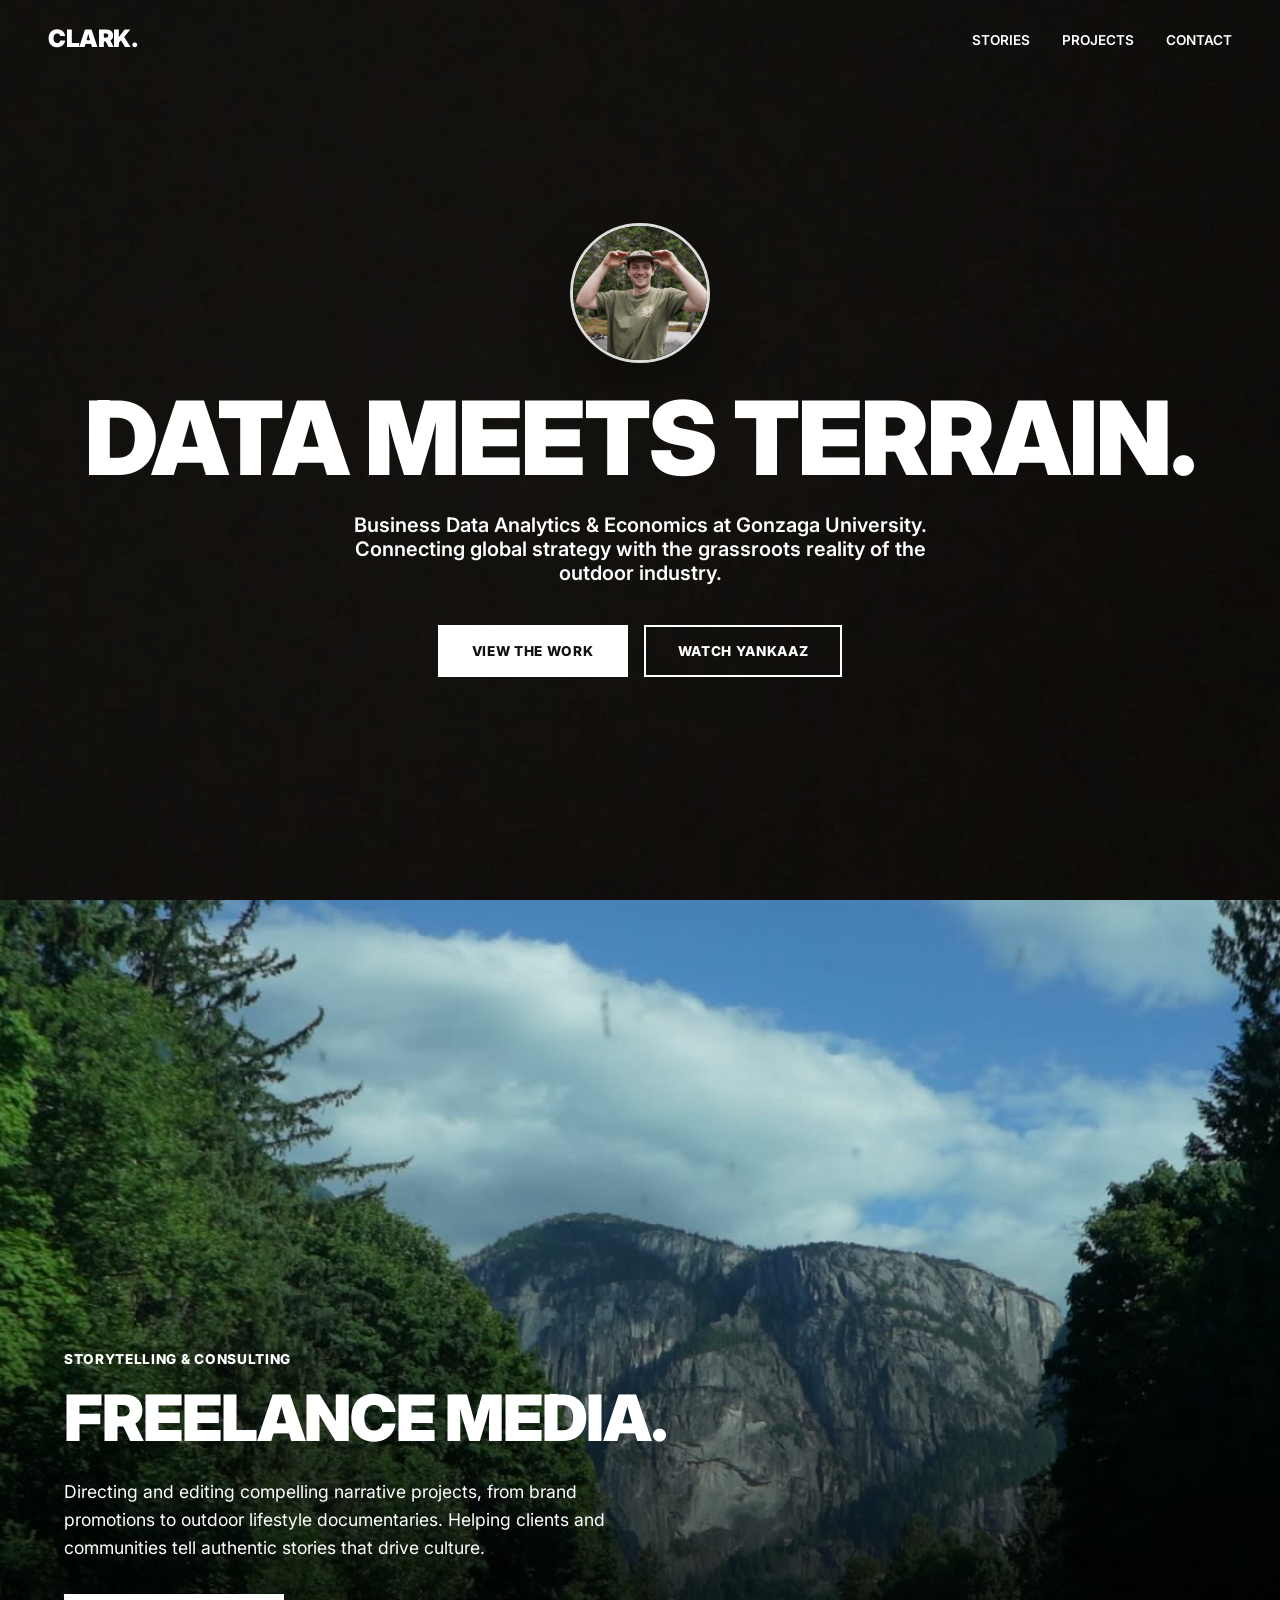
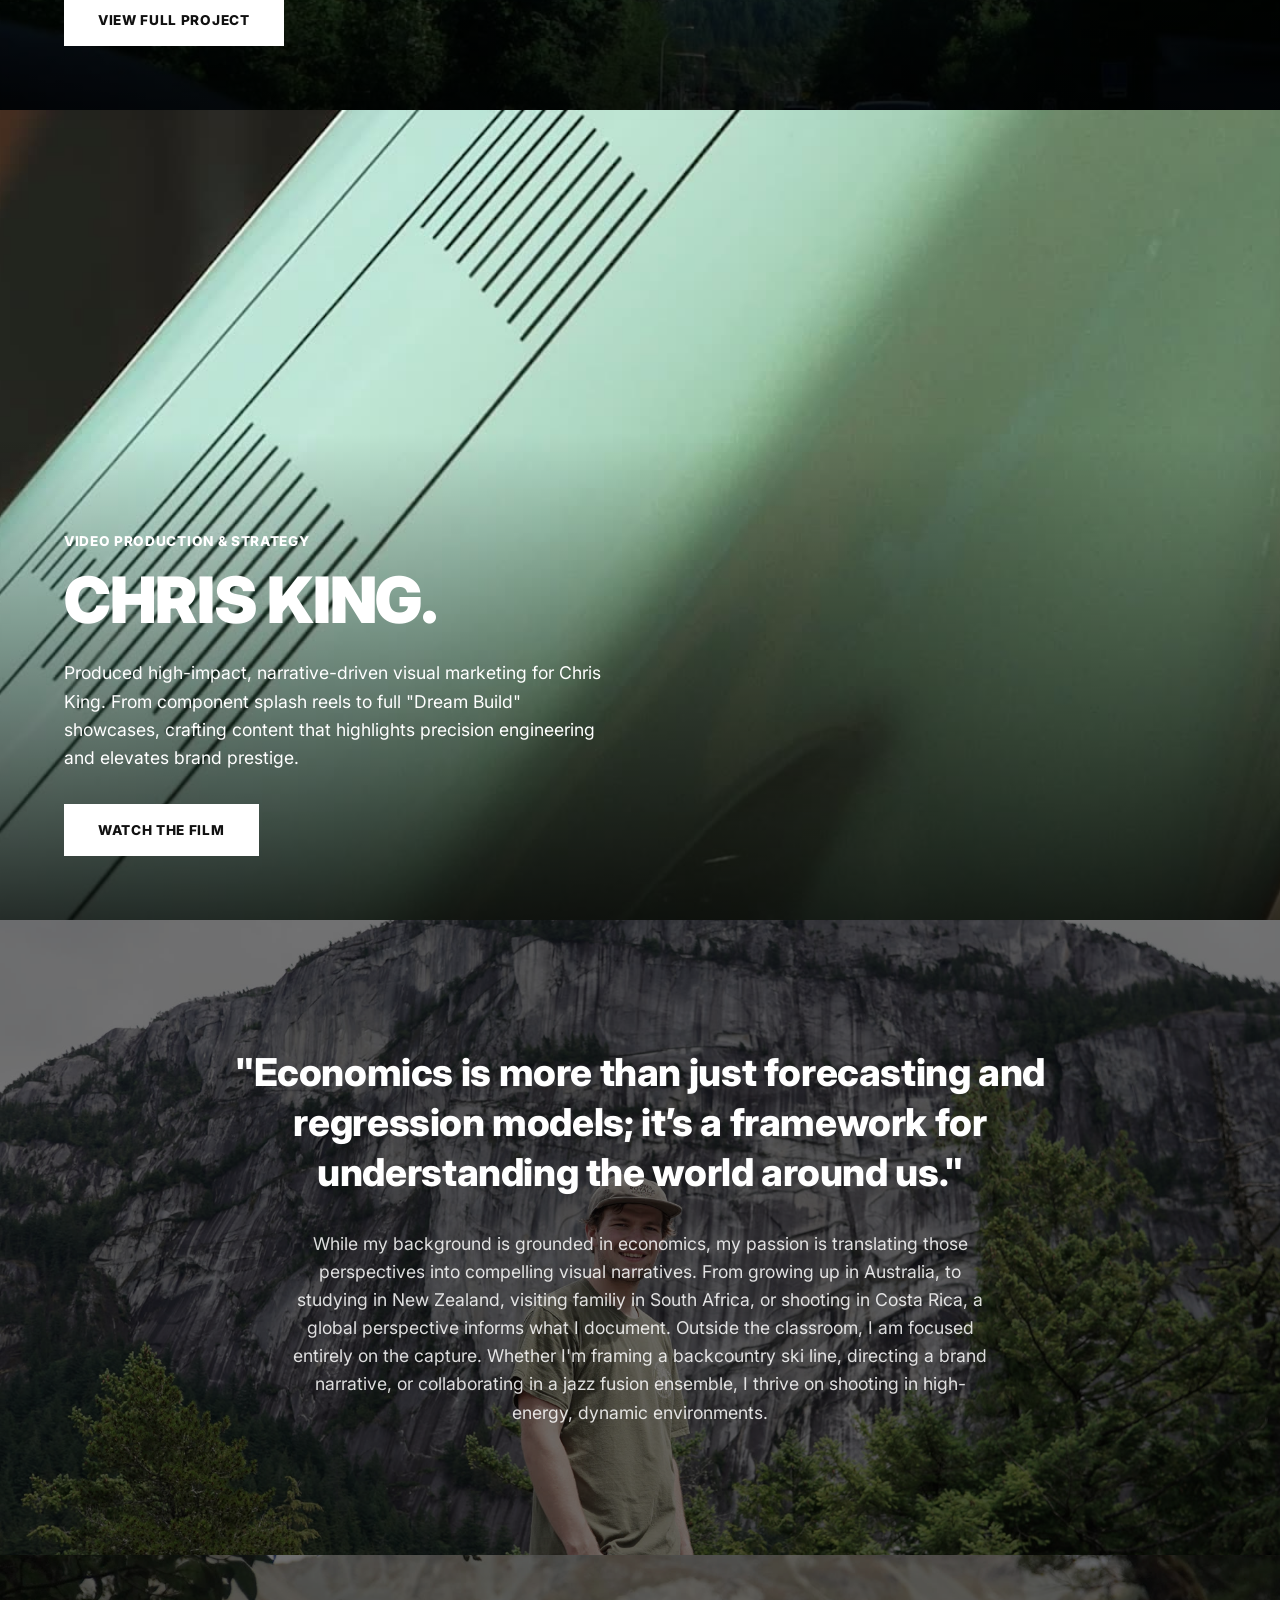
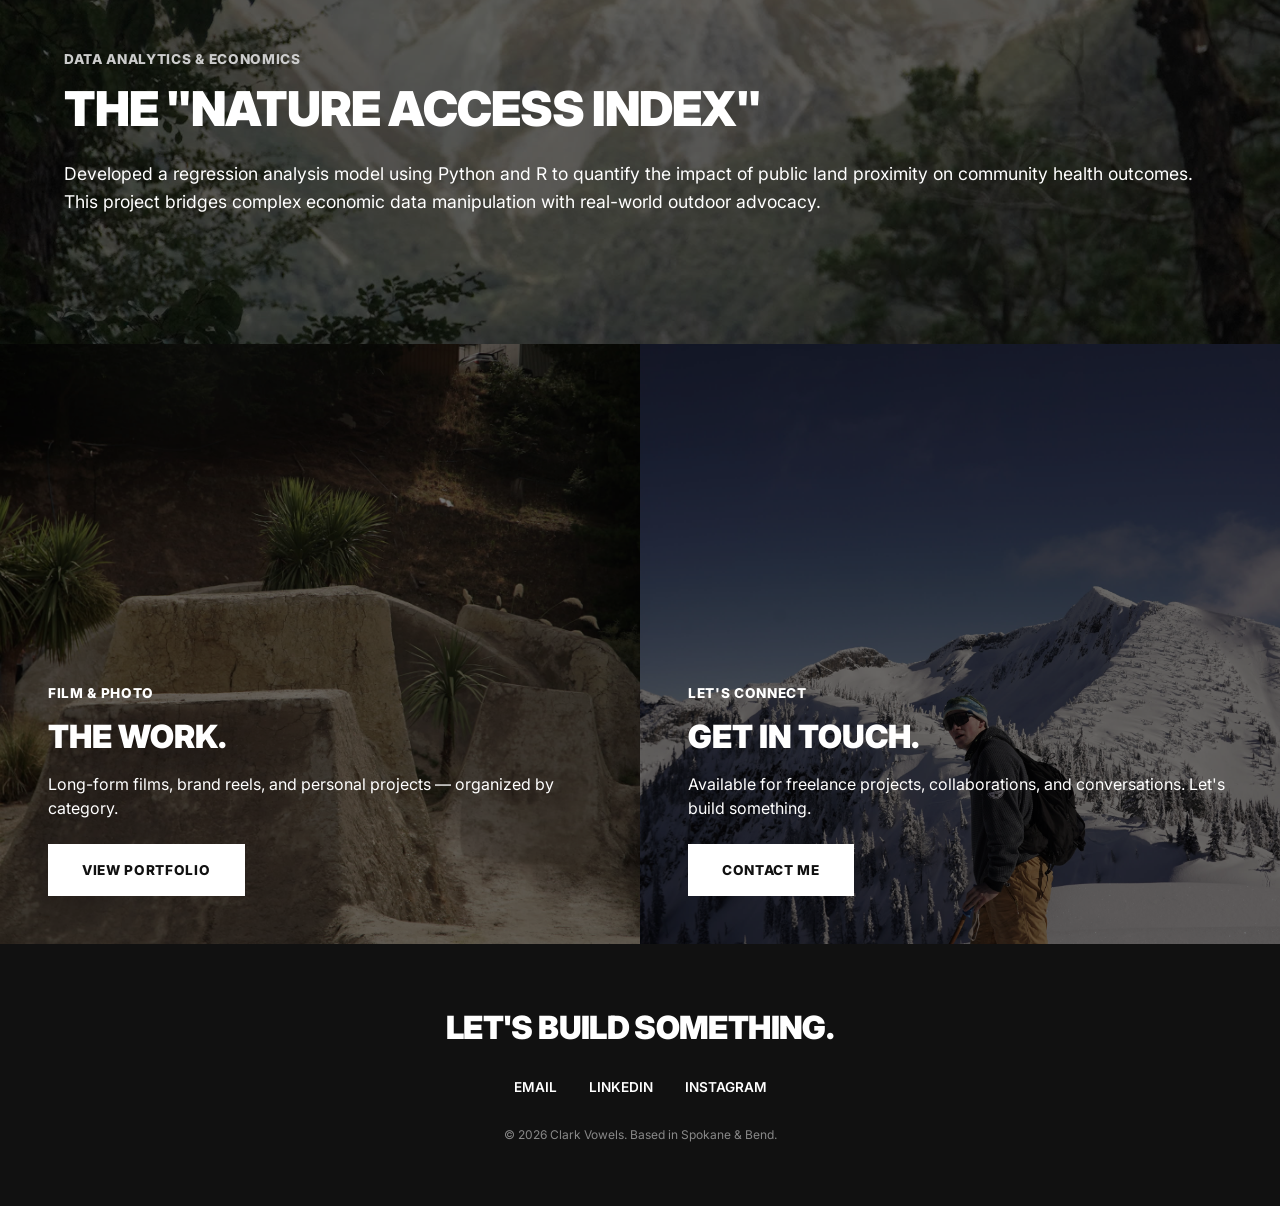
==== public/index.html @ 54038e6c "Initial commit: portfolio site ready for Cloudflare Pages~" ====
<!DOCTYPE html>
<html lang="en">
<head>
  <meta charset="UTF-8" />
  <meta name="viewport" content="width=device-width, initial-scale=1.0" />
  <title>Clark Vowels | Data & Terrain</title>

  <link rel="preconnect" href="https://fonts.googleapis.com">
  <link rel="preconnect" href="https://fonts.gstatic.com" crossorigin>
  <link href="https://fonts.googleapis.com/css2?family=Inter:wght@400;600;800;900&display=swap" rel="stylesheet">
  <link rel="stylesheet" href="assets/lightbox.css">

  <style>
    /* ─── Base & Patagonia-Style Tokens ─────────────────────────────── */
    :root {
      --brand-black: #111111;
      --brand-white: #ffffff;
      --brand-gray: #f5f5f5;
      --brand-dark-gray: #333333;
      --font-main: 'Inter', Helvetica, sans-serif;
    }

    *, *::before, *::after { box-sizing: border-box; margin: 0; padding: 0; }
    html { scroll-behavior: smooth; }
    body {
      font-family: var(--font-main);
      background: var(--brand-white);
      color: var(--brand-black);
      overflow-x: hidden;
      -webkit-font-smoothing: antialiased;
    }

    /* ─── Buttons (Utilitarian & Bold) ──────────────────────────────── */
    .btn {
      display: inline-flex;
      align-items: center;
      justify-content: center;
      padding: 1rem 2rem;
      font-size: 0.85rem;
      font-weight: 800;
      letter-spacing: 0.05em;
      text-transform: uppercase;
      text-decoration: none;
      transition: all 0.2s ease;
      cursor: pointer;
      border: 2px solid transparent;
    }
    .btn-light {
      background: var(--brand-white);
      color: var(--brand-black);
    }
    .btn-light:hover {
      background: var(--brand-black);
      color: var(--brand-white);
      border-color: var(--brand-black);
    }
    .btn-dark {
      background: var(--brand-black);
      color: var(--brand-white);
    }
    .btn-dark:hover {
      background: transparent;
      color: var(--brand-black);
      border-color: var(--brand-black);
    }
    .btn-outline {
      background: transparent;
      color: var(--brand-white);
      border: 2px solid var(--brand-white);
    }
    .btn-outline:hover {
      background: var(--brand-white);
      color: var(--brand-black);
    }

    /* ─── Minimalist Nav ────────────────────────────────────────────── */
    nav {
      position: absolute;
      top: 0; left: 0; right: 0;
      z-index: 100;
      display: flex;
      justify-content: space-between;
      align-items: center;
      padding: 1.5rem 3rem;
      background: transparent;
    }
    .nav-logo {
      font-size: 1.5rem;
      font-weight: 900;
      color: var(--brand-white);
      letter-spacing: -0.02em;
      text-decoration: none;
      text-transform: uppercase;
    }
    .nav-links {
      display: flex;
      gap: 2rem;
      list-style: none;
    }
    .nav-links a {
      font-size: 0.85rem;
      font-weight: 600;
      color: var(--brand-white);
      text-decoration: none;
      text-transform: uppercase;
    }
    .nav-links a:hover { text-decoration: underline; text-underline-offset: 4px; }

    /* ─── Shared Background Image Class (The "Patagonia" Scrim) ─────── */
    .bg-image {
      background-size: cover;
      background-position: center;
      position: relative;
      color: var(--brand-white);
      z-index: 1;
    }
    .bg-image::after {
      content: '';
      position: absolute;
      inset: 0;
      background: rgba(0,0,0,0.55); /* Adjust this 0.55 to make the image darker or lighter */
      z-index: -1;
    }

    /* ─── Hero (Full Bleed Video) ───────────────────────────────────── */
    #hero {
      position: relative;
      width: 100%;
      height: 100vh;
      min-height: 700px;
      display: flex;
      align-items: center;
      justify-content: center;
      overflow: hidden;
    }
    .bg-video {
      position: absolute;
      inset: 0;
      width: 100%;
      height: 100%;
      object-fit: cover;
      z-index: -2;
    }
    .bg-photo {
      position: absolute;
      inset: 0;
      width: 100%;
      height: 100%;
      object-fit: cover;
      z-index: -2;
    }
    #hero::after {
      content: '';
      position: absolute;
      inset: 0;
      background: rgba(0, 0, 0, 0.4);
      z-index: -1;
    }
    .hero-content {
      position: relative;
      z-index: 1;
      text-align: center;
      width: 100%;
      padding: 0 2rem;
    }
    .hero-headshot {
      width: 140px;
      height: 140px;
      border-radius: 999px;
      object-fit: cover;
      border: 3px solid rgba(255,255,255,0.85);
      box-shadow: 0 18px 45px rgba(0,0,0,0.35);
      margin: 0 auto 1.5rem;
      display: block;
    }
    .hero-title {
      font-size: clamp(3rem, 8vw, 6.5rem);
      font-weight: 900;
      color: var(--brand-white);
      line-height: 1;
      text-transform: uppercase;
      letter-spacing: -0.02em;
      margin-bottom: 1.5rem;
    }
    .hero-sub {
      font-size: clamp(1rem, 2vw, 1.25rem);
      font-weight: 600;
      color: var(--brand-white);
      max-width: 600px;
      margin: 0 auto 2.5rem;
    }
    .hero-actions {
      display: flex;
      justify-content: center;
      gap: 1rem;
    }

    /* ─── Full-Width Story Block ────────────────────────────────────── */
    .story-block {
      position: relative;
      width: 100%;
      height: 90vh;
      min-height: 600px;
      display: flex;
      align-items: flex-end;
      padding: 4rem;
      overflow: hidden;
    }
    .story-block::after {
      content: '';
      position: absolute;
      inset: 0;
      background: linear-gradient(to top, rgba(0,0,0,0.8) 0%, rgba(0,0,0,0) 60%);
      pointer-events: none;
    }
    .story-content {
      position: relative;
      z-index: 2;
      max-width: 700px;
      color: var(--brand-white);
    }
    .story-tag {
      font-size: 0.85rem;
      font-weight: 800;
      text-transform: uppercase;
      margin-bottom: 1rem;
      letter-spacing: 0.05em;
    }
    .story-title {
      font-size: clamp(2.5rem, 5vw, 4rem);
      font-weight: 900;
      line-height: 1.1;
      text-transform: uppercase;
      margin-bottom: 1.5rem;
      letter-spacing: -0.02em;
    }
    .story-desc {
      font-size: 1.1rem;
      font-weight: 400;
      line-height: 1.6;
      margin-bottom: 2rem;
      max-width: 550px;
    }

    /* ─── Ethos / Philosophy Statement ──────────────────────────────── */
    .ethos-block {
      padding: 8rem 2rem;
      text-align: center;
      display: flex;
      flex-direction: column;
      justify-content: center;
      min-height: 60vh;
    }
    /* We ensure text is white because of the dark image background */
    .ethos-text {
      max-width: 900px;
      margin: 0 auto;
      font-size: clamp(1.5rem, 3vw, 2.5rem);
      font-weight: 800;
      line-height: 1.3;
      color: var(--brand-white);
      letter-spacing: -0.01em;
      position: relative;
      z-index: 2;
    }
    .ethos-sub {
      max-width: 700px;
      margin: 2rem auto 0;
      font-size: 1.1rem;
      line-height: 1.6;
      color: rgba(255, 255, 255, 0.85);
      position: relative;
      z-index: 2;
    }

    /* ─── 50/50 Split Feature (Data & Projects) ─────────────────────── */
    .split-block {
      display: flex;
      flex-wrap: wrap;
      width: 100%;
    }
    .split-half {
      flex: 1 1 50%;
      min-width: 300px;
      padding: 6rem 4rem;
      display: flex;
      flex-direction: column;
      justify-content: center;
    }
    .split-title {
      font-size: clamp(2rem, 4vw, 3rem);
      font-weight: 900;
      line-height: 1.1;
      text-transform: uppercase;
      margin-bottom: 1.5rem;
      letter-spacing: -0.02em;
    }
    .split-desc {
      font-size: 1.1rem;
      line-height: 1.6;
      margin-bottom: 2rem;
    }

    /* ─── 2-Up Grid (Smaller Stories) ───────────────────────────────── */
    .grid-2up {
      display: grid;
      grid-template-columns: 1fr 1fr;
    }
    .grid-item {
      position: relative;
      height: 600px;
      display: flex;
      flex-direction: column;
      justify-content: flex-end;
      padding: 3rem;
      background: var(--brand-black);
      color: var(--brand-white);
      overflow: hidden;
    }
    .grid-item.bg-video-container::after {
      content: '';
      position: absolute;
      inset: 0;
      background: rgba(0,0,0,0.5);
      z-index: 1;
      transition: background 0.3s ease;
    }
    .grid-item.bg-video-container:hover::after {
      background: rgba(0,0,0,0.3);
    }
    .grid-content {
      position: relative;
      z-index: 2;
    }
    .grid-title {
      font-size: 2rem;
      font-weight: 900;
      text-transform: uppercase;
      margin-bottom: 1rem;
    }
    .grid-desc {
      font-size: 1rem;
      line-height: 1.5;
      margin-bottom: 1.5rem;
    }

    /* ─── Footer ────────────────────────────────────────────────────── */
    footer {
      background: var(--brand-black);
      color: var(--brand-white);
      padding: 4rem;
      display: flex;
      flex-direction: column;
      align-items: center;
      gap: 2rem;
      text-align: center;
    }
    .footer-links {
      display: flex;
      gap: 2rem;
    }
    .footer-links a {
      color: var(--brand-white);
      text-decoration: none;
      font-weight: 600;
      text-transform: uppercase;
      font-size: 0.85rem;
    }
    .footer-links a:hover { text-decoration: underline; text-underline-offset: 4px; }
    .footer-copy {
      font-size: 0.75rem;
      color: #888;
    }

    /* ─── Responsive Adjustments ────────────────────────────────────── */
    @media (max-width: 900px) {
      nav { padding: 1.5rem; }
      .story-block { padding: 2rem; height: 80vh; }
      .split-half { padding: 4rem 2rem; }
      .grid-2up { grid-template-columns: 1fr; }
      .ethos-block { padding: 5rem 1.5rem; }
      .hero-actions { flex-direction: column; }
    }
  </style>
</head>
<body>

  <nav>
    <a href="#hero" class="nav-logo">CLARK.</a>
    <ul class="nav-links">
      <li><a href="index.html#work">Stories</a></li>
      <li><a href="projects.html">Projects</a></li>
      <li><a href="contact.html">Contact</a></li>
    </ul>
  </nav>

  <section id="hero">
    <video class="bg-video" autoplay loop muted playsinline preload="auto" poster="assets/loops/splash.jpg" src="assets/loops/splash.mp4"></video>
    <div class="hero-content">
      <img class="hero-headshot" src="assets/photos/headshot.jpg" alt="Clark Vowels headshot" />
      <h1 class="hero-title">Data Meets Terrain.</h1>
      <p class="hero-sub">Business Data Analytics & Economics at Gonzaga University. Connecting global strategy with the grassroots reality of the outdoor industry.</p>
      <div class="hero-actions">
        <a href="projects.html" class="btn btn-light">View the Work</a>
        <a href="#" data-video="yankaaz" class="btn btn-outline">Watch Yankaaz</a>
      </div>
    </div>
  </section>

  <section class="story-block">
    <video class="bg-video" autoplay loop muted playsinline preload="auto" poster="assets/loops/incomplete-memory.jpg" src="assets/loops/incomplete-memory.mp4"></video>
    <div class="story-content">
      <p class="story-tag">Storytelling & Consulting</p>
      <h2 class="story-title">Freelance Media.</h2>
      <p class="story-desc">Directing and editing compelling narrative projects, from brand promotions to outdoor lifestyle documentaries. Helping clients and communities tell authentic stories that drive culture.</p>
      <a href="freelance.html" class="btn btn-light">View Full Project</a>
    </div>
  </section>

  <section id="work" class="story-block">
    <video class="bg-video" autoplay loop muted playsinline preload="auto" poster="assets/loops/db-reel.jpg" src="assets/loops/db-reel.mp4"></video>
    <div class="story-content">
      <p class="story-tag">Video Production & Strategy</p>
      <h2 class="story-title">Chris King.</h2>
      <p class="story-desc">Produced high-impact, narrative-driven visual marketing for Chris King. From component splash reels to full "Dream Build" showcases, crafting content that highlights precision engineering and elevates brand prestige.</p>
      <a href="#" data-video="dream-build" class="btn btn-light">Watch the Film</a>
    </div>
  </section>

  <section id="philosophy" class="ethos-block bg-image" style="background-image: url('assets/photos/wide.jpg');">
    <h2 class="ethos-text">"Economics is more than just forecasting and regression models; it’s a framework for understanding the world around us."</h2>
    <p class="ethos-sub">While my background is grounded in economics, my passion is translating those perspectives into compelling visual narratives. From growing up in Australia, to studying in New Zealand, visiting familiy in South Africa, or shooting in Costa Rica, a global perspective informs what I document. Outside the classroom, I am focused entirely on the capture. Whether I'm framing a backcountry ski line, directing a brand narrative, or collaborating in a jazz fusion ensemble, I thrive on shooting in high-energy, dynamic environments.</p>
  </section>

  <section class="split-block">
    <div class="split-half bg-image" style="background-image: url('assets/photos/forest.jpg');">
      <div style="position: relative; z-index: 2;">
        <p class="story-tag" style="color: #ccc;">Data Analytics & Economics</p>
        <h2 class="split-title">The "Nature Access Index"</h2>
        <p class="split-desc">Developed a regression analysis model using Python and R to quantify the impact of public land proximity on community health outcomes. This project bridges complex economic data manipulation with real-world outdoor advocacy.</p>
      </div>
    </div>
  </section>

  <section class="grid-2up">
    <div class="grid-item bg-image" style="background-image: url('assets/photos/bike-jump.jpg');">
      <img class="bg-photo" src="assets/photos/bike-jump.jpg" alt="" aria-hidden="true" />
      <div class="grid-content">
        <p class="story-tag">Film & Photo</p>
        <h3 class="grid-title">The Work.</h3>
        <p class="grid-desc">Long-form films, brand reels, and personal projects — organized by category.</p>
        <a href="projects.html" class="btn btn-light">View Portfolio</a>
      </div>
    </div>

    <div class="grid-item bg-image" style="background-image: url('assets/photos/ski.jpg');">
      <img class="bg-photo" src="assets/photos/ski.jpg" alt="" aria-hidden="true" />
      <div class="grid-content">
        <p class="story-tag">Let's Connect</p>
        <h3 class="grid-title">Get In Touch.</h3>
        <p class="grid-desc">Available for freelance projects, collaborations, and conversations. Let's build something.</p>
        <a href="contact.html" class="btn btn-light">Contact Me</a>
      </div>
    </div>
  </section>

  <footer>
    <h2 style="font-size: 2rem; font-weight: 900; text-transform: uppercase; letter-spacing: -0.02em;">Let's Build Something.</h2>
    <div class="footer-links">
      <a href="mailto:clarkvowels@gmail.com">Email</a>
      <a href="https://linkedin.com/in/YOUR_HANDLE" target="_blank">LinkedIn</a>
      <a href="https://instagram.com/YOUR_HANDLE" target="_blank">Instagram</a>
    </div>
    <p class="footer-copy">&copy; 2026 Clark Vowels. Based in Spokane & Bend.</p>
  </footer>

  <script src="assets/lightbox.js" defer></script>
</body>
</html>
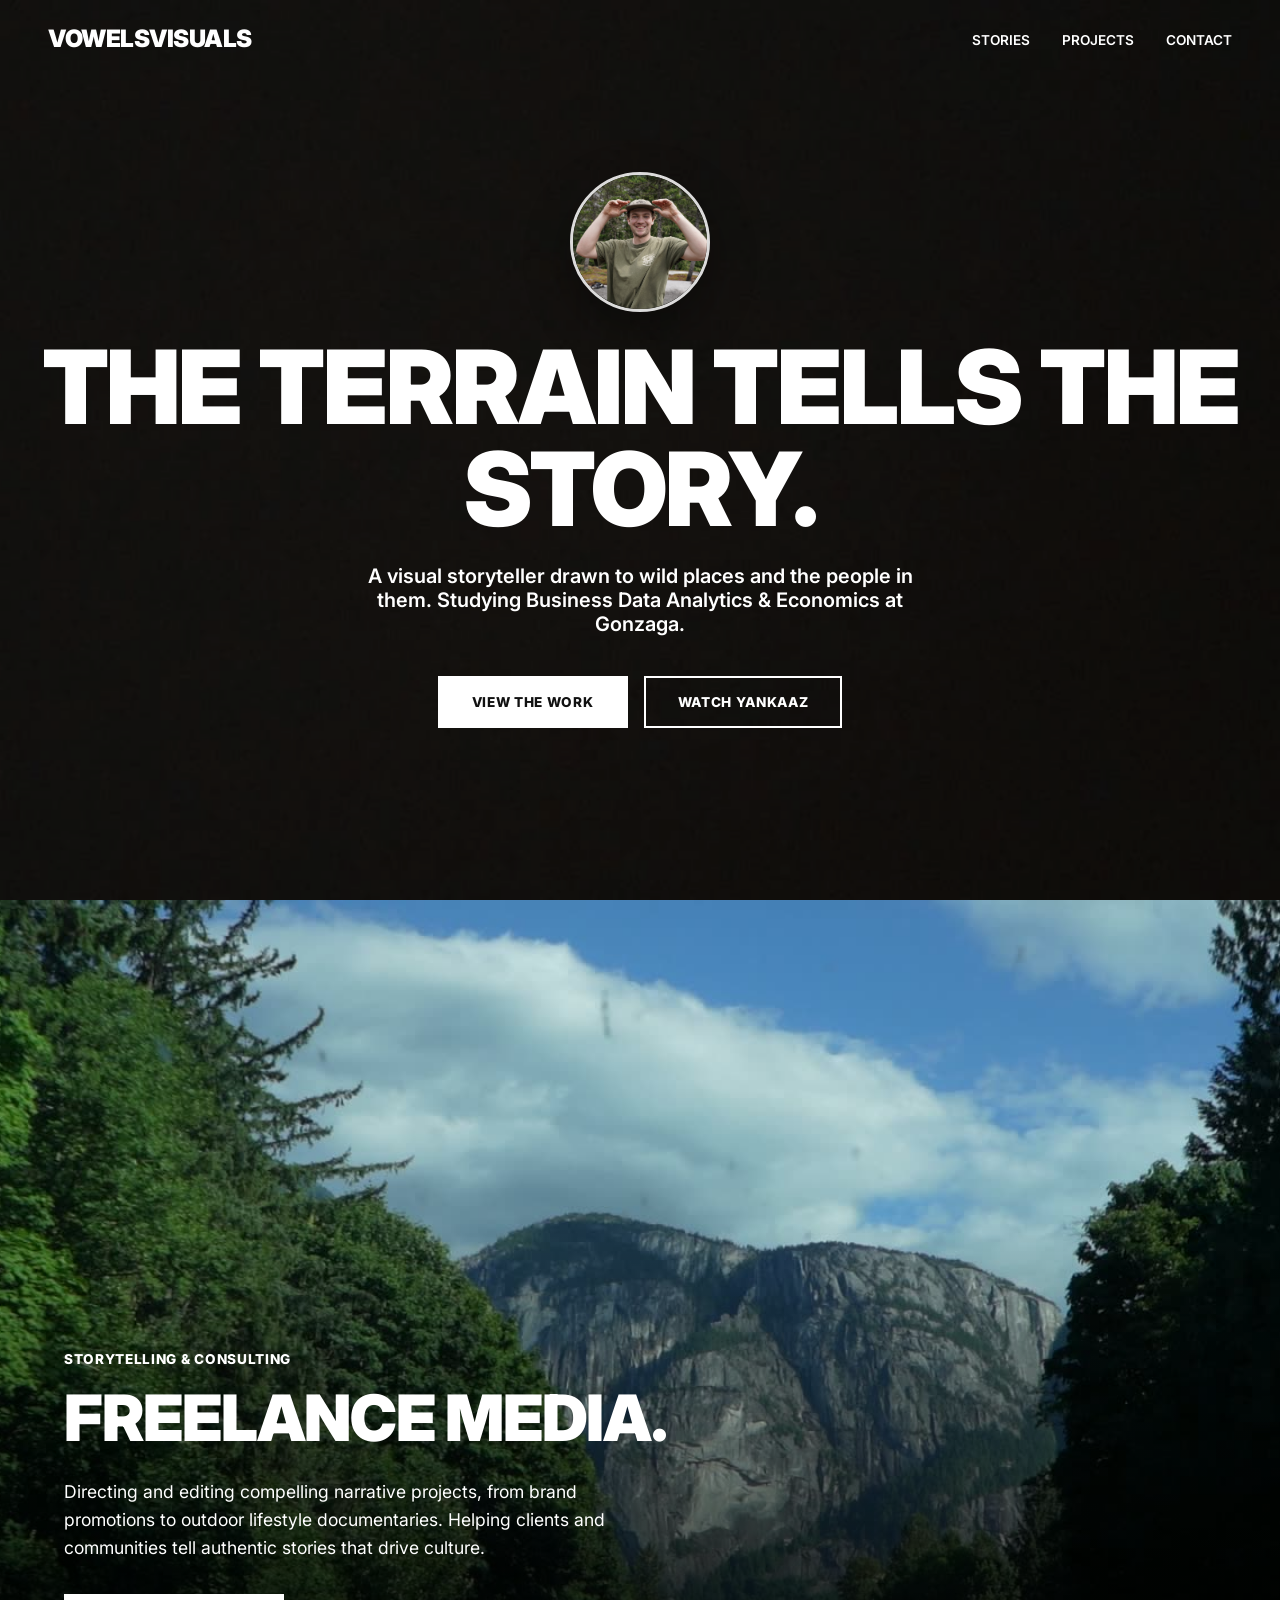
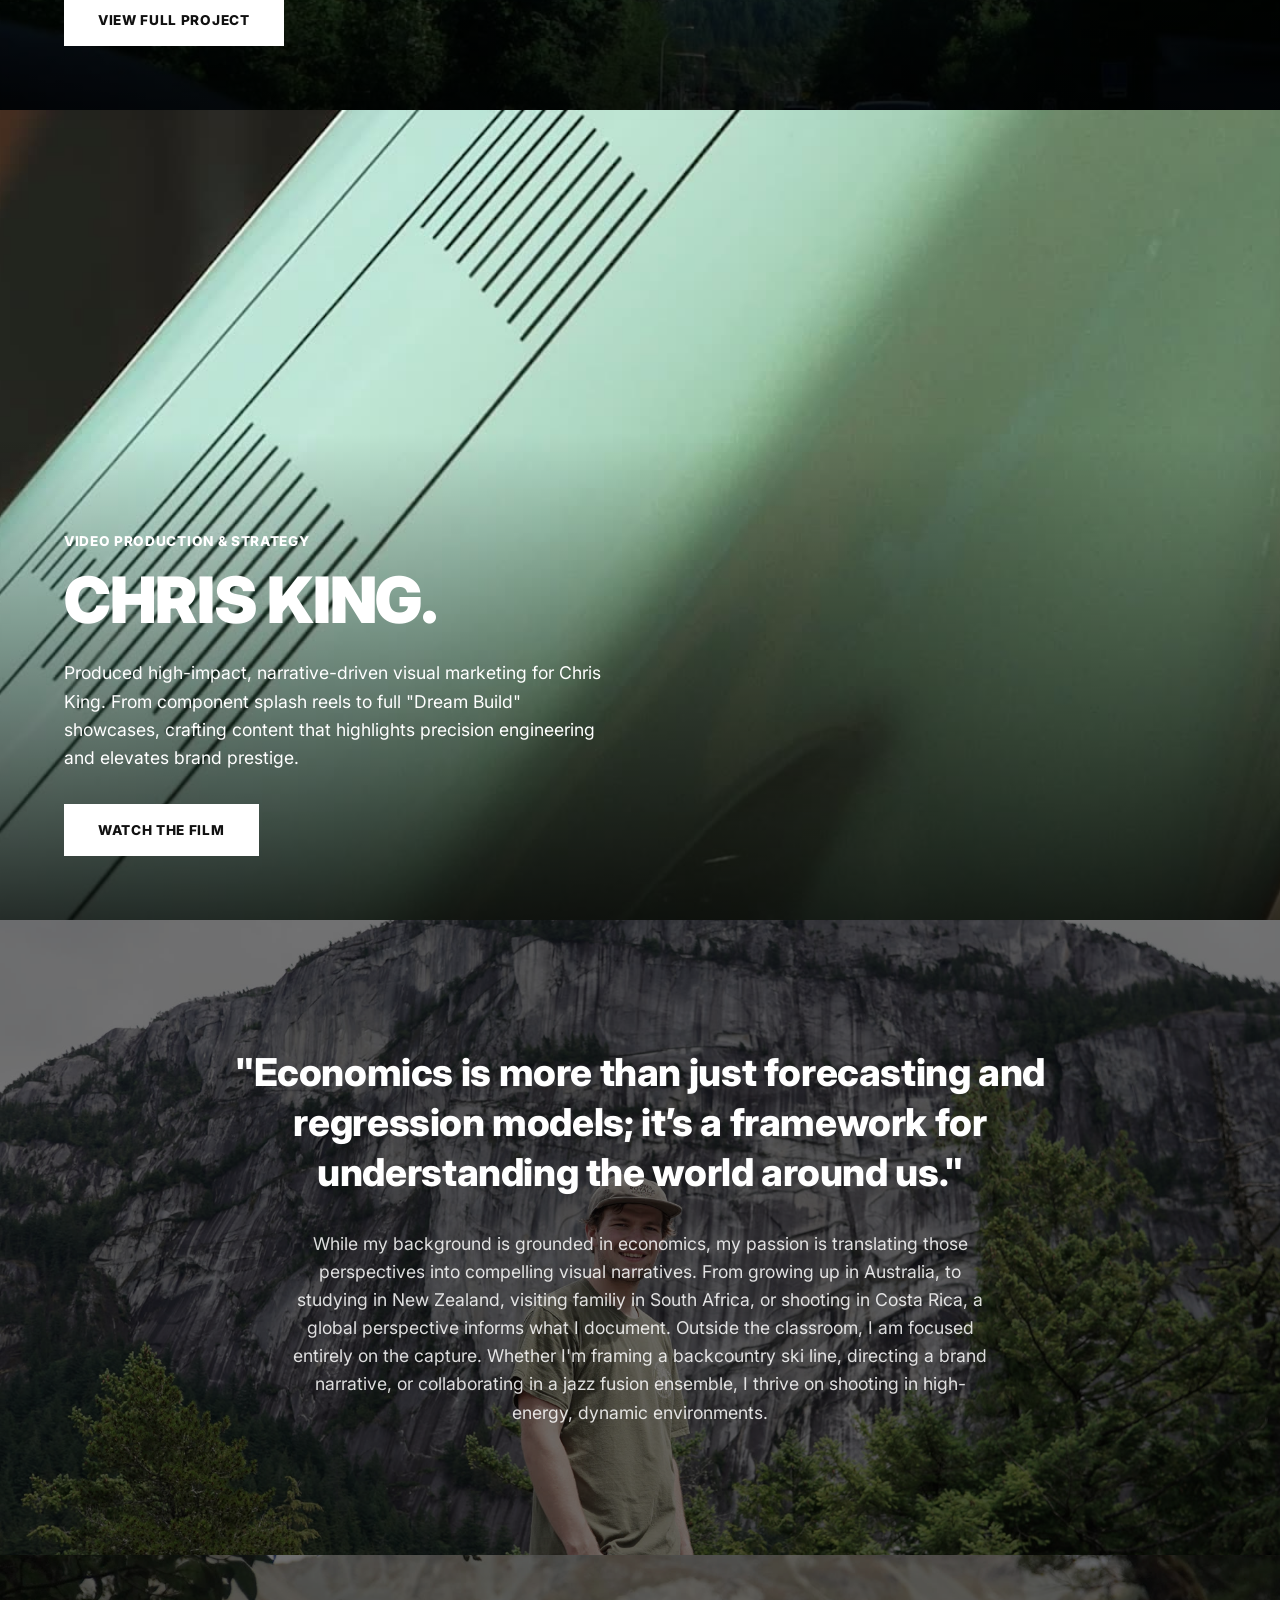
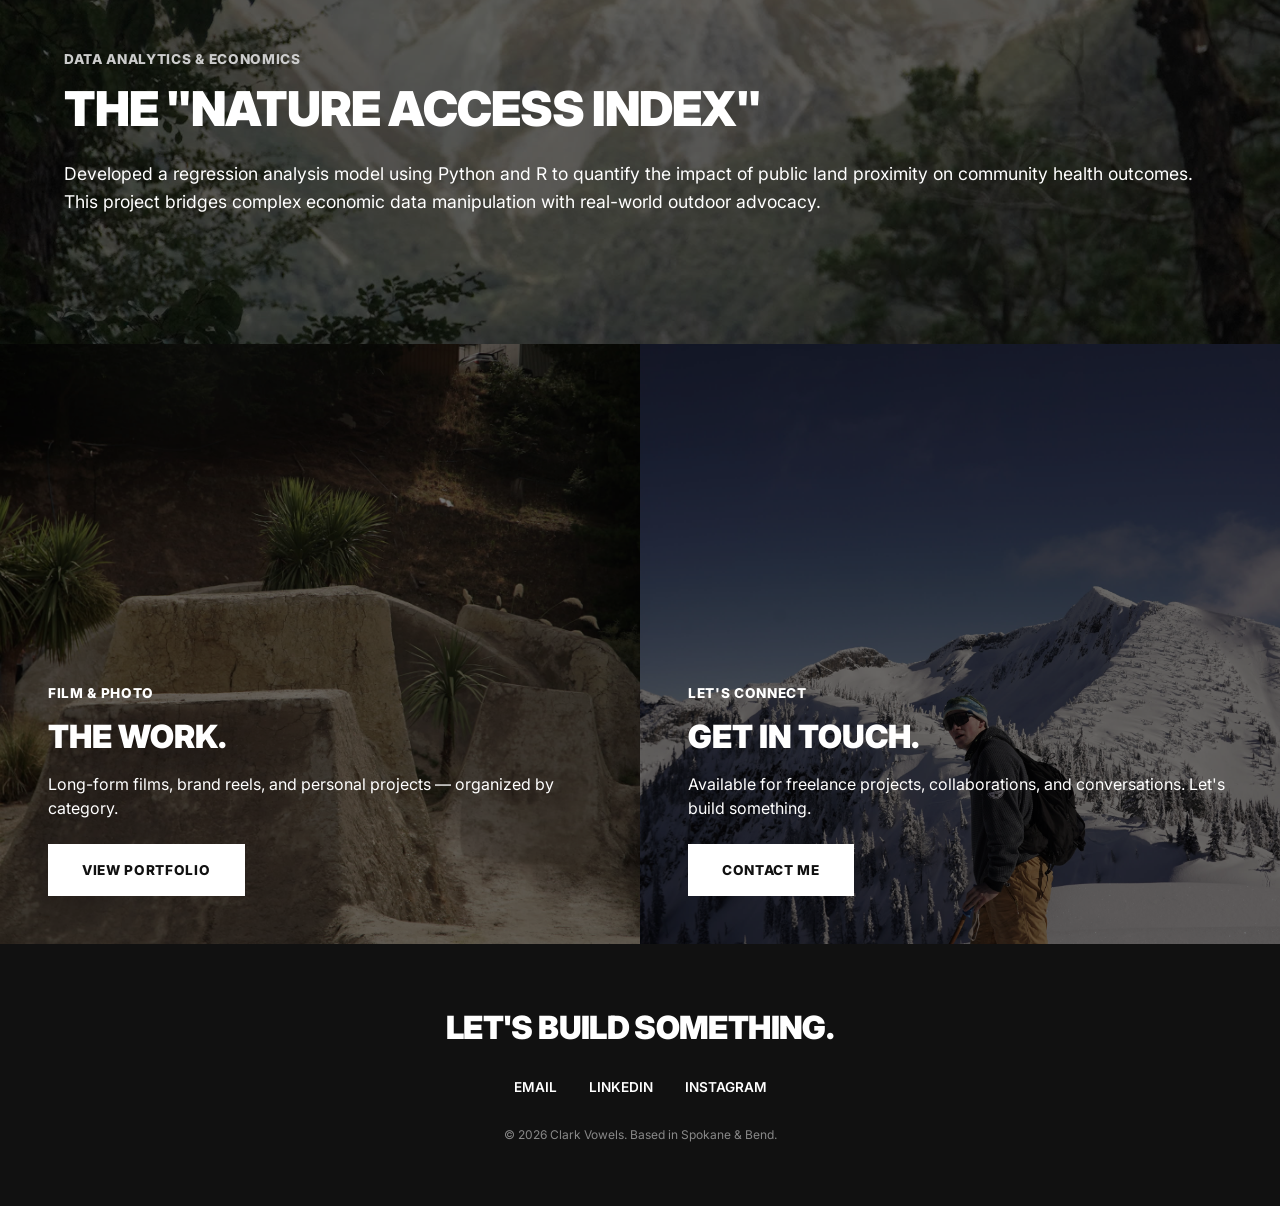
==== commit b2d8a5a7: "Rework hero angle and update nav logo to vowelsvisuals" ====
--- a/public/index.html
+++ b/public/index.html
@@ -386,7 +386,7 @@
 <body>
 
   <nav>
-    <a href="#hero" class="nav-logo">CLARK.</a>
+    <a href="#hero" class="nav-logo">vowelsvisuals
     <ul class="nav-links">
       <li><a href="index.html#work">Stories</a></li>
       <li><a href="projects.html">Projects</a></li>
@@ -398,8 +398,8 @@
     <video class="bg-video" autoplay loop muted playsinline preload="auto" poster="assets/loops/splash.jpg" src="assets/loops/splash.mp4"></video>
     <div class="hero-content">
       <img class="hero-headshot" src="assets/photos/headshot.jpg" alt="Clark Vowels headshot" />
-      <h1 class="hero-title">Data Meets Terrain.</h1>
-      <p class="hero-sub">Business Data Analytics & Economics at Gonzaga University. Connecting global strategy with the grassroots reality of the outdoor industry.</p>
+      <h1 class="hero-title">The Terrain Tells the Story.</h1>
+      <p class="hero-sub">A visual storyteller drawn to wild places and the people in them. Studying Business Data Analytics & Economics at Gonzaga.</p>
       <div class="hero-actions">
         <a href="projects.html" class="btn btn-light">View the Work</a>
         <a href="#" data-video="yankaaz" class="btn btn-outline">Watch Yankaaz</a>
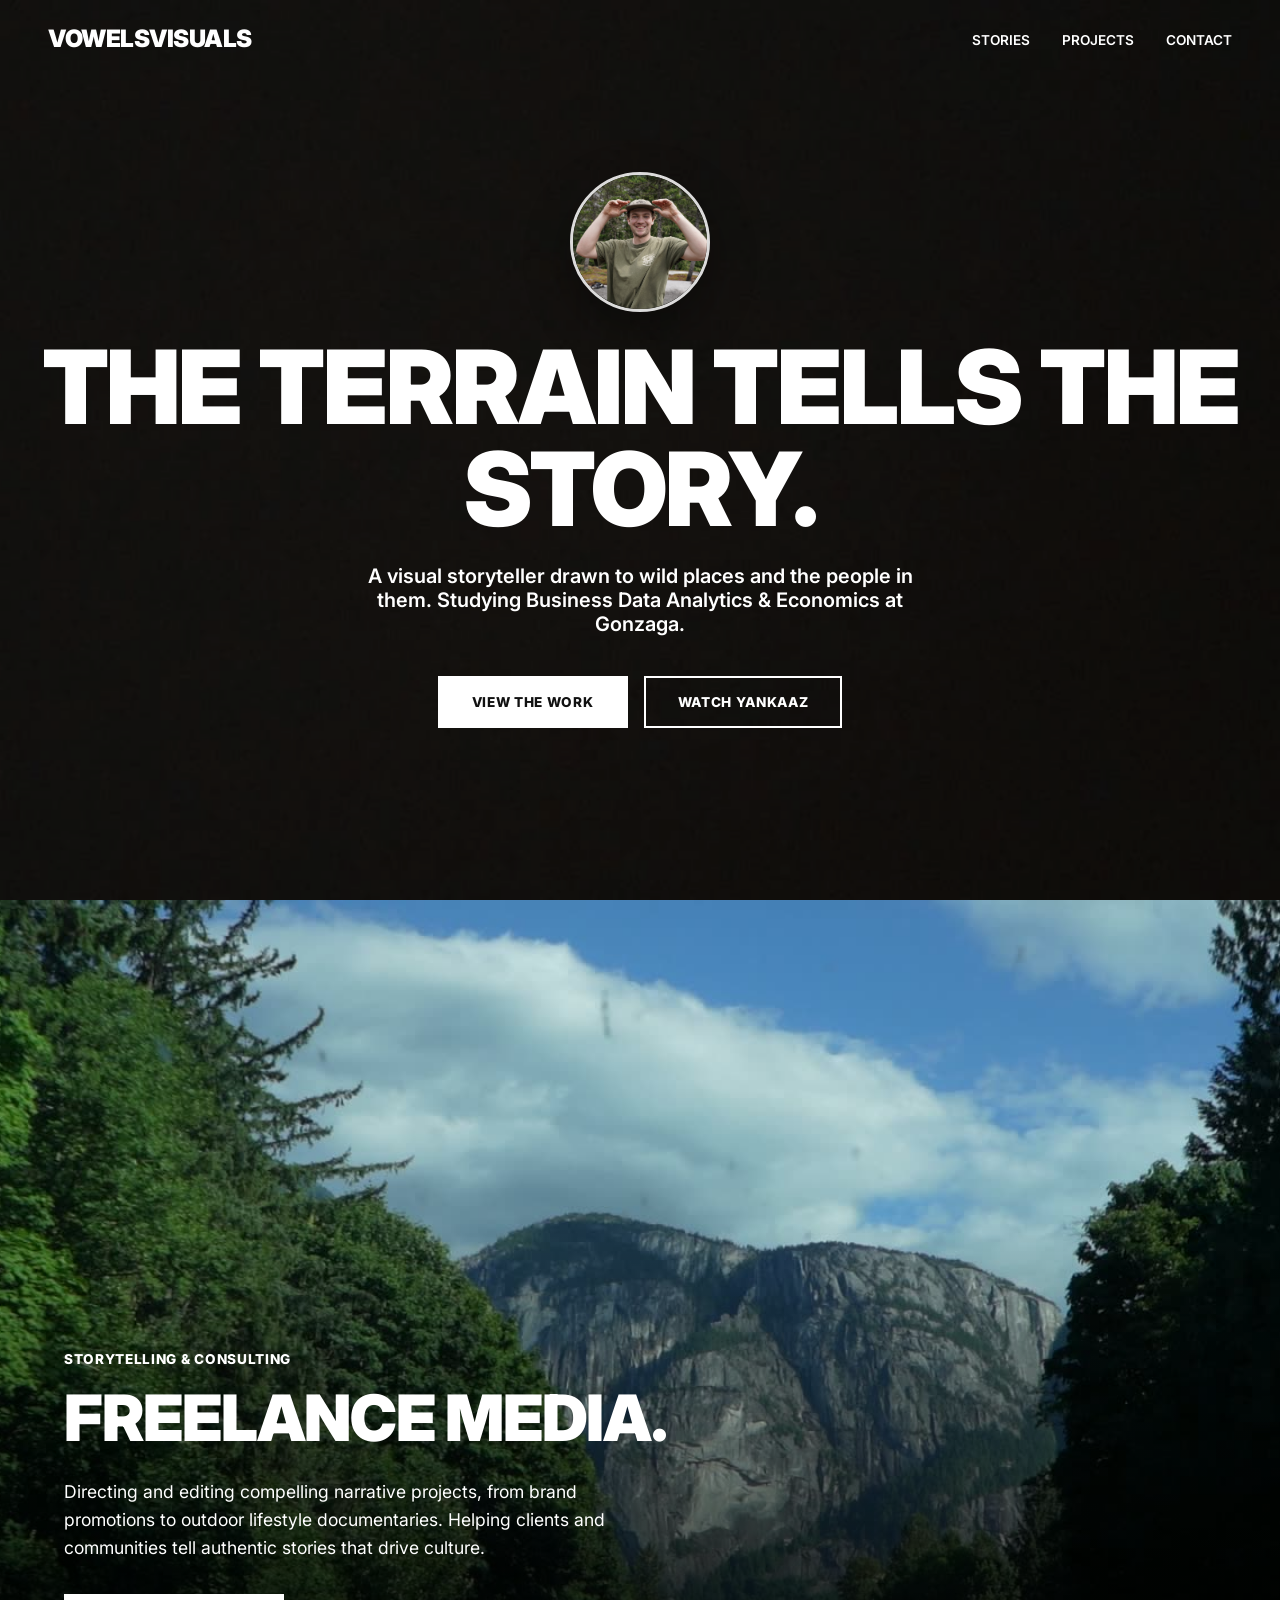
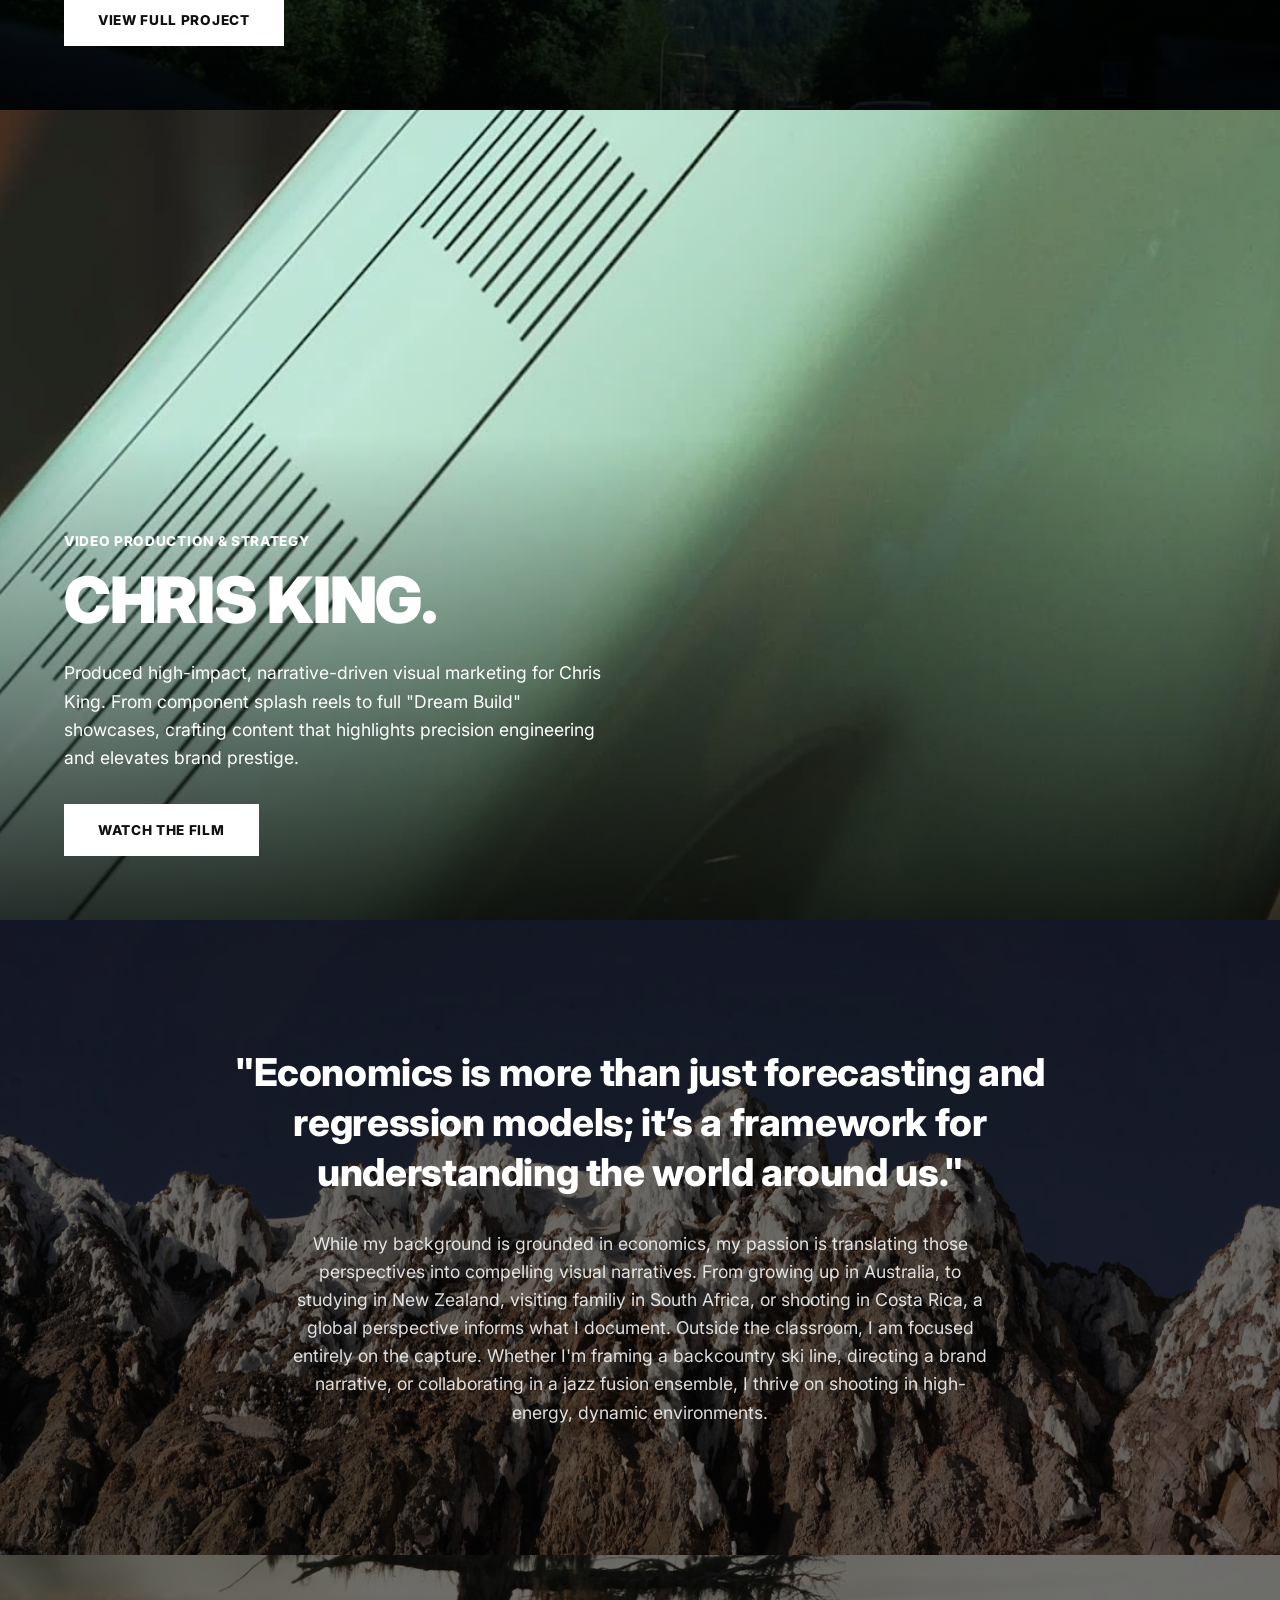
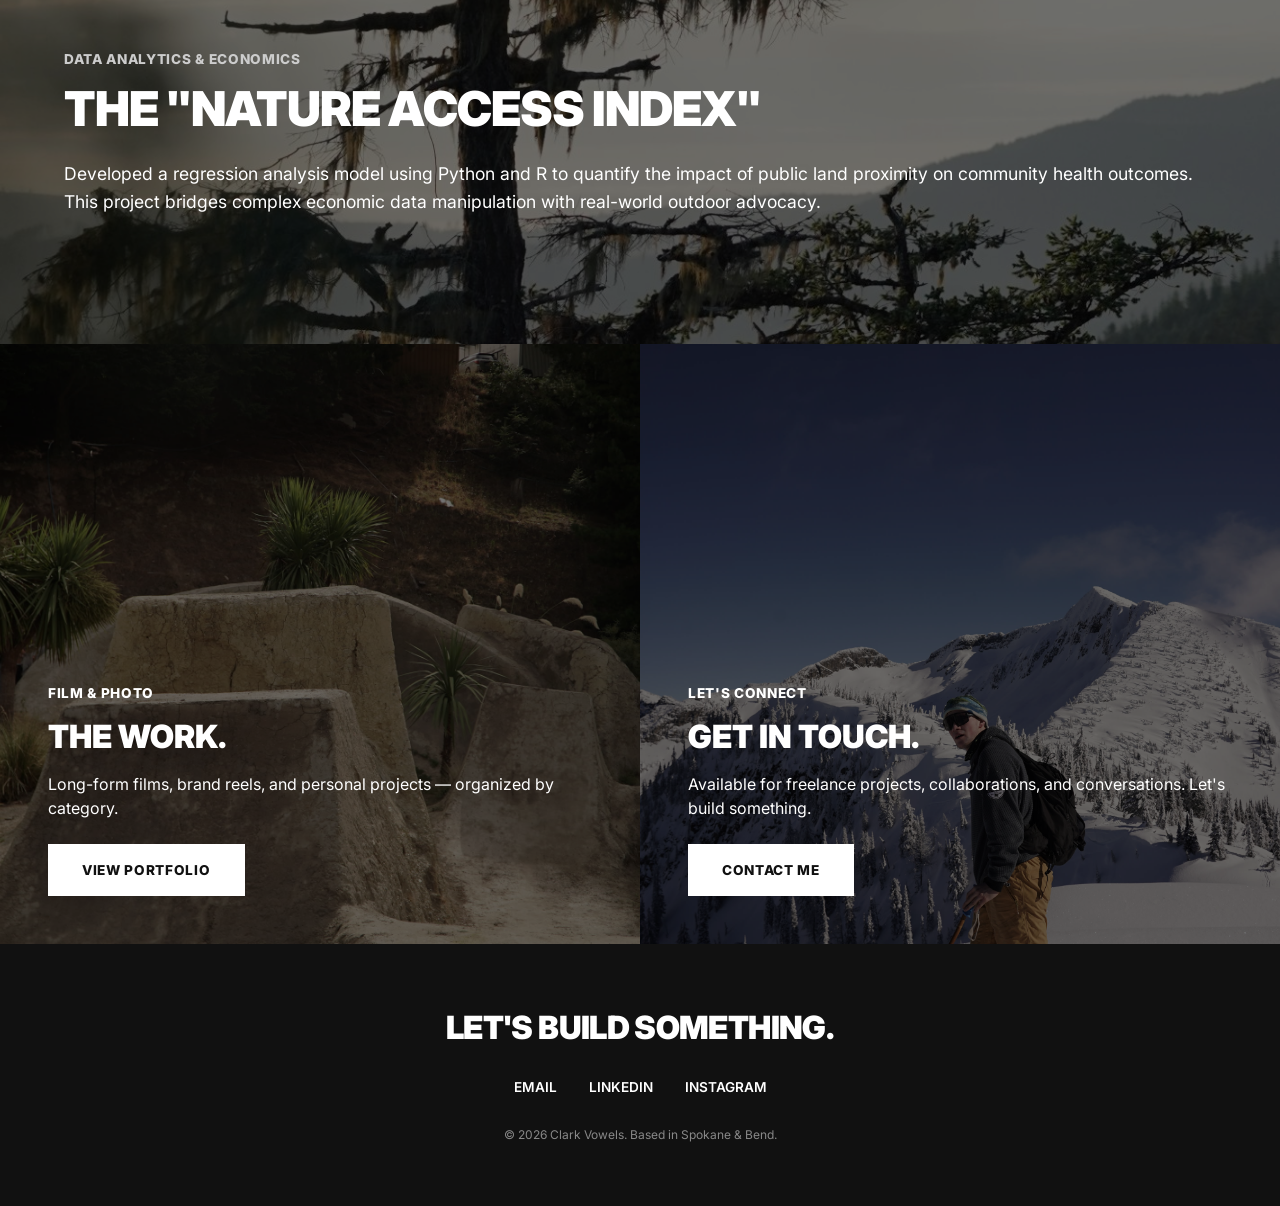
==== commit 27680502: "Add 20-photo gallery, main-page scenery, Kidney Kids 2025/2026, fix nav logo" ====
--- a/public/index.html
+++ b/public/index.html
@@ -386,7 +386,7 @@
 <body>
 
   <nav>
-    <a href="#hero" class="nav-logo">vowelsvisuals
+    <a href="#hero" class="nav-logo">vowelsvisuals</a>
     <ul class="nav-links">
       <li><a href="index.html#work">Stories</a></li>
       <li><a href="projects.html">Projects</a></li>
@@ -427,13 +427,13 @@
     </div>
   </section>
 
-  <section id="philosophy" class="ethos-block bg-image" style="background-image: url('assets/photos/wide.jpg');">
+  <section id="philosophy" class="ethos-block bg-image" style="background-image: url('assets/photos/alpine-peaks.jpg');">
     <h2 class="ethos-text">"Economics is more than just forecasting and regression models; it’s a framework for understanding the world around us."</h2>
     <p class="ethos-sub">While my background is grounded in economics, my passion is translating those perspectives into compelling visual narratives. From growing up in Australia, to studying in New Zealand, visiting familiy in South Africa, or shooting in Costa Rica, a global perspective informs what I document. Outside the classroom, I am focused entirely on the capture. Whether I'm framing a backcountry ski line, directing a brand narrative, or collaborating in a jazz fusion ensemble, I thrive on shooting in high-energy, dynamic environments.</p>
   </section>
 
   <section class="split-block">
-    <div class="split-half bg-image" style="background-image: url('assets/photos/forest.jpg');">
+    <div class="split-half bg-image" style="background-image: url('assets/photos/mossy-forest.jpg');">
       <div style="position: relative; z-index: 2;">
         <p class="story-tag" style="color: #ccc;">Data Analytics & Economics</p>
         <h2 class="split-title">The "Nature Access Index"</h2>
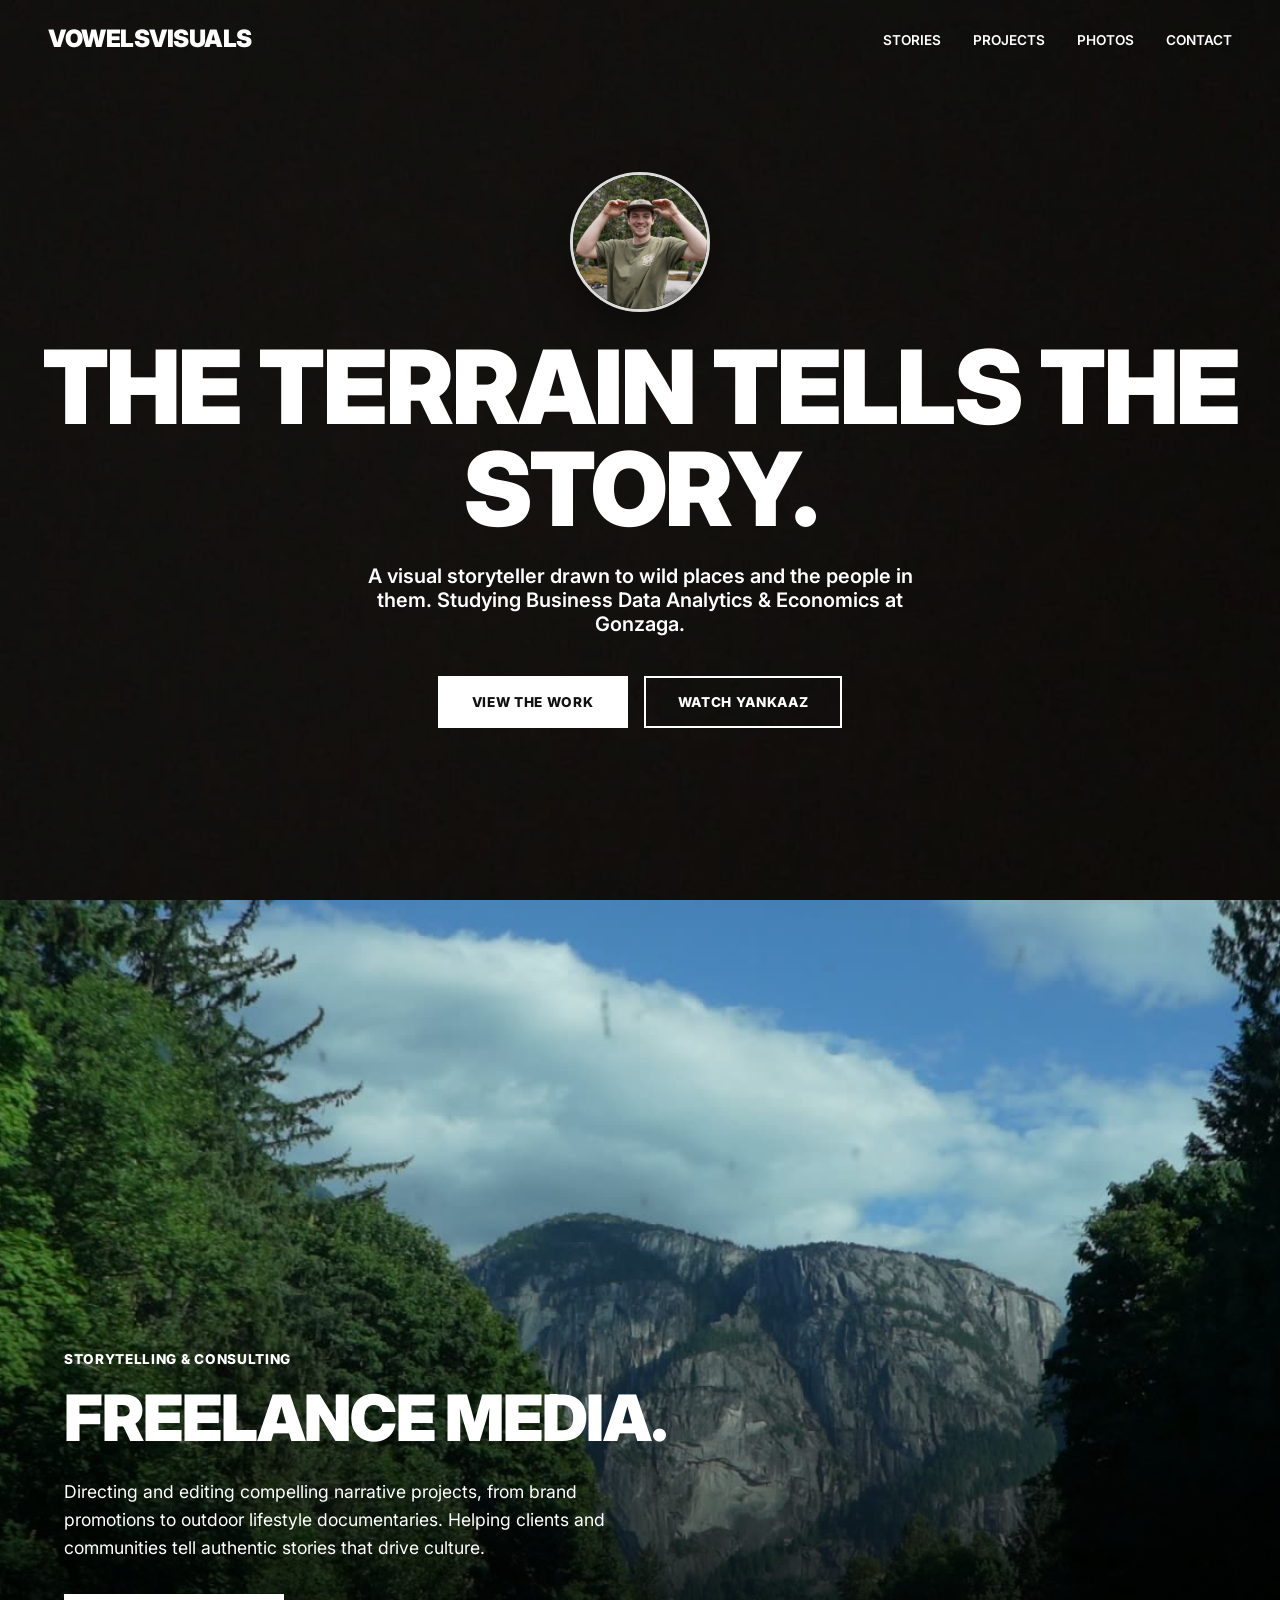
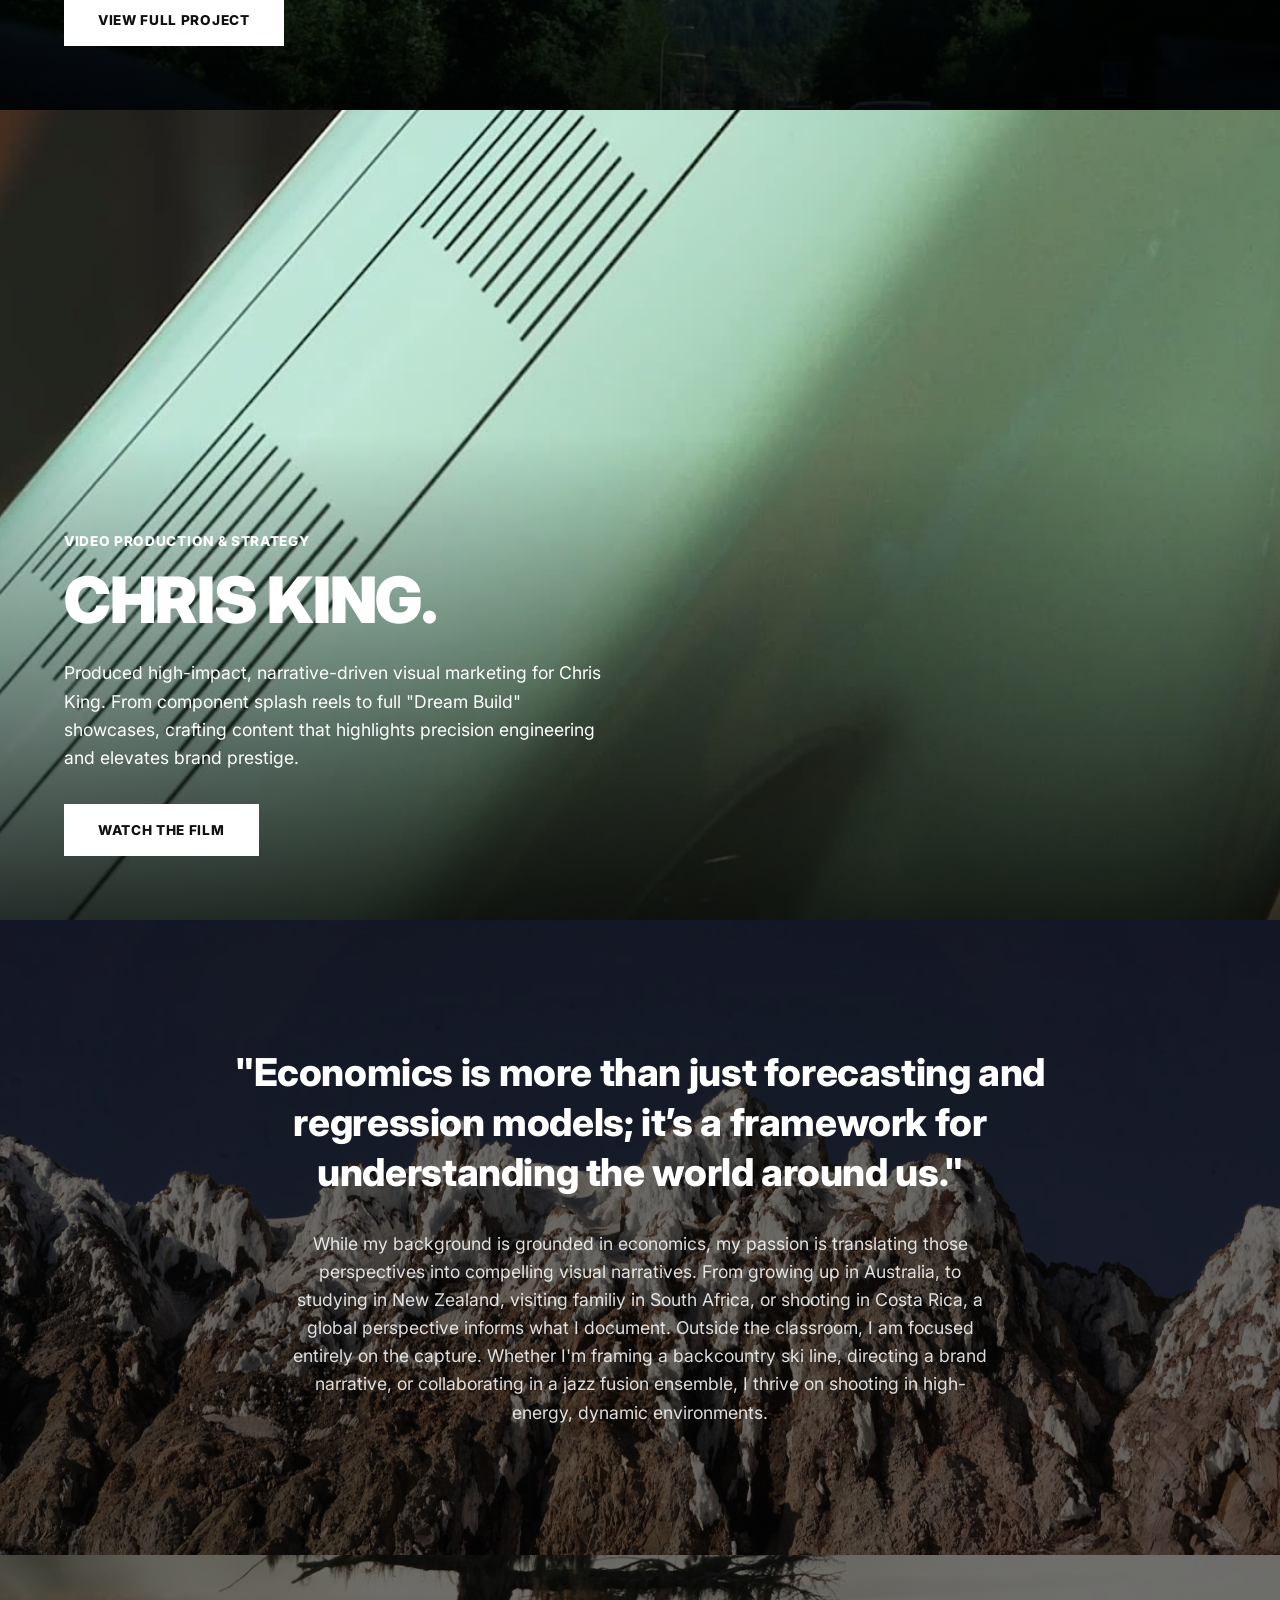
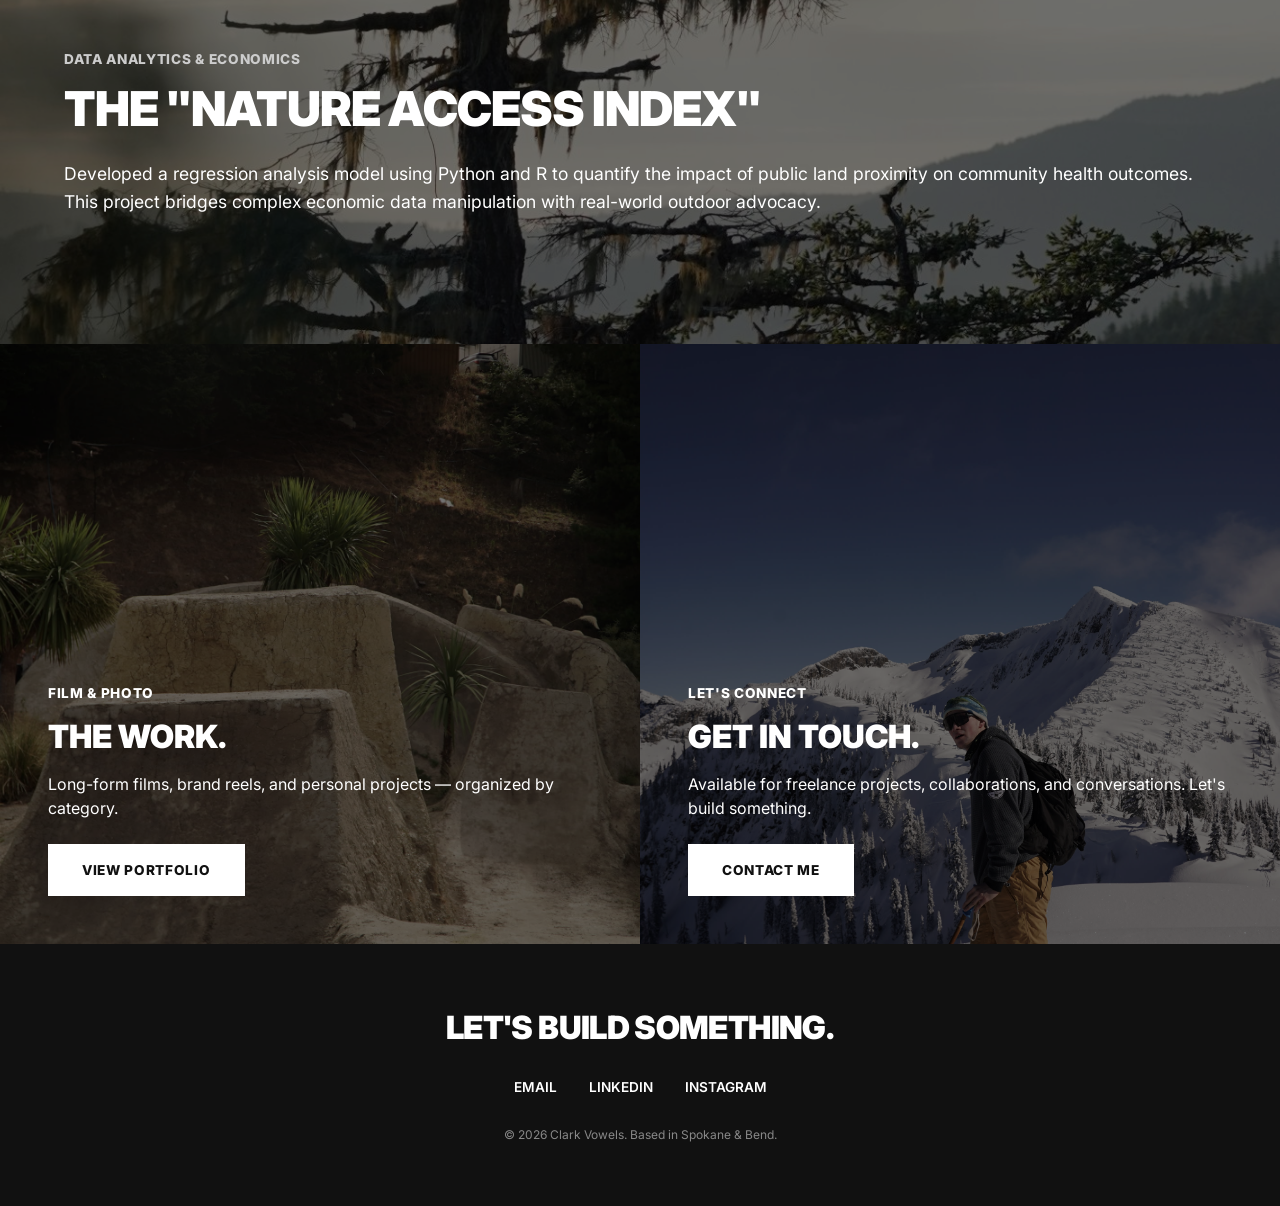
==== commit 1b975f92: "Add Photos nav link to gallery on all pages" ====
--- a/public/index.html
+++ b/public/index.html
@@ -390,6 +390,7 @@
     <ul class="nav-links">
       <li><a href="index.html#work">Stories</a></li>
       <li><a href="projects.html">Projects</a></li>
+      <li><a href="freelance.html#photos">Photos</a></li>
       <li><a href="contact.html">Contact</a></li>
     </ul>
   </nav>
